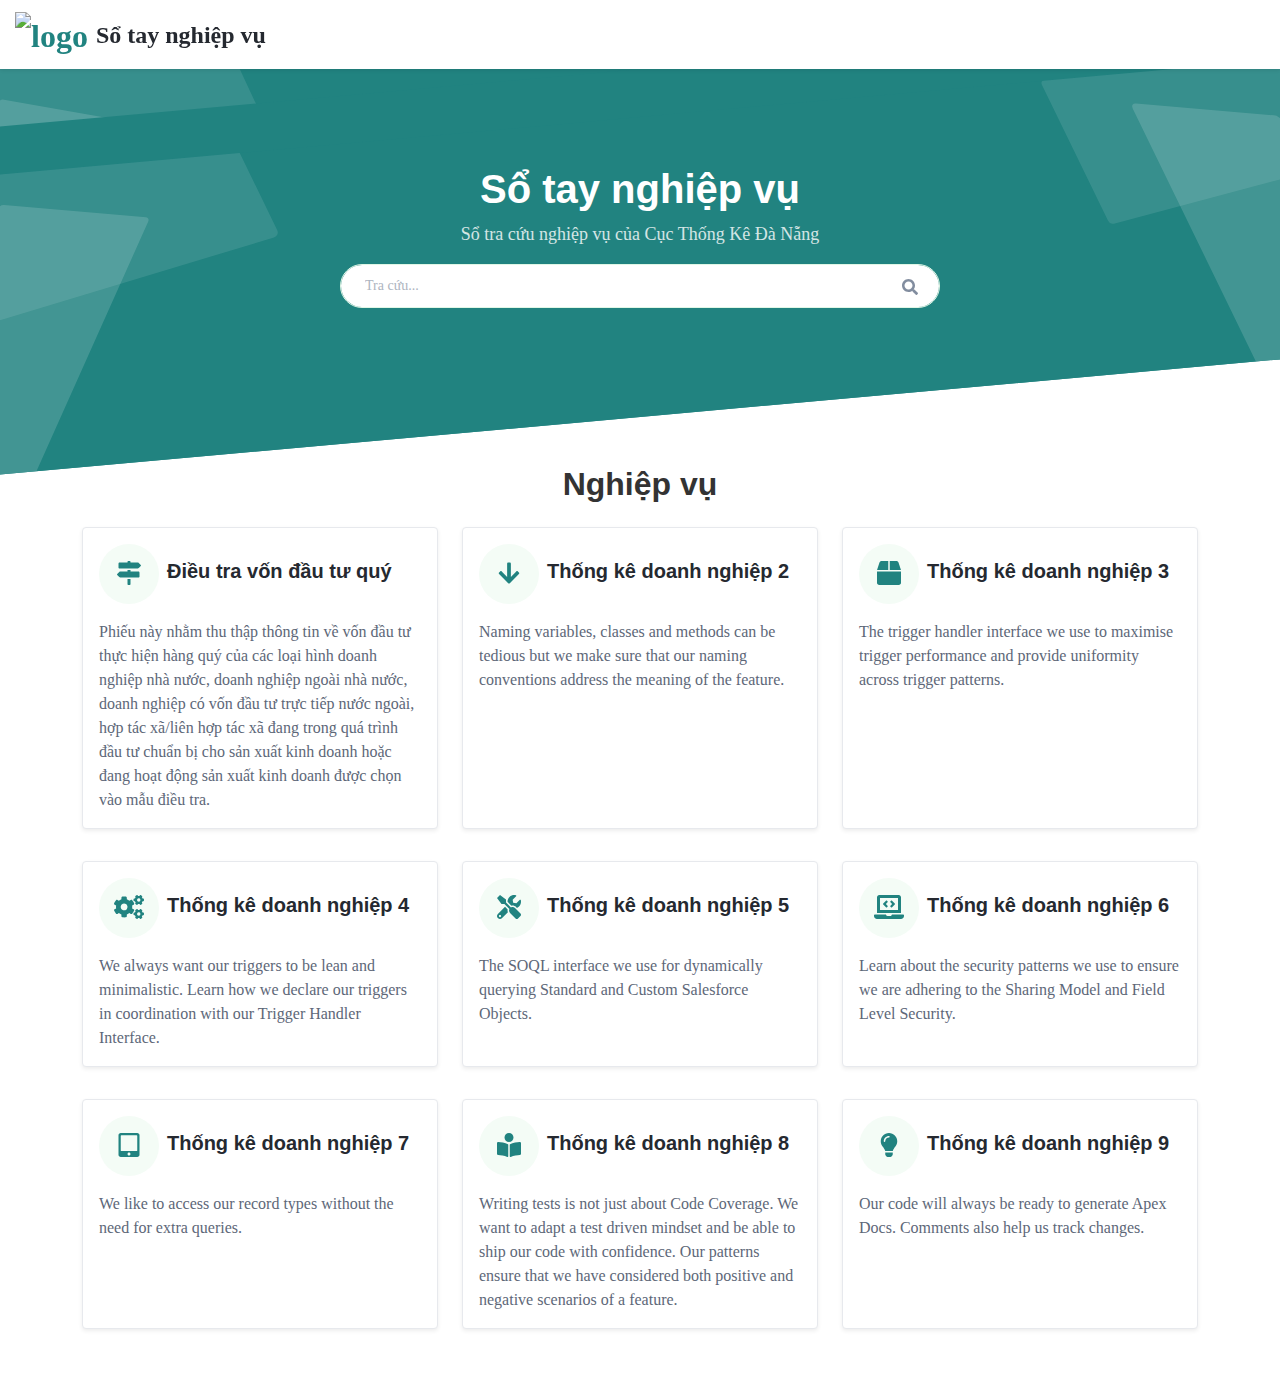
==== docs/index.html @ f3171bb5 "init repo" ====
<!doctype html><html lang="en"><head><meta charset="utf-8"><title>Sổ tay nghiệp vụ Online</title><link id="theme-style" rel="stylesheet" href="600c119df61b83b62d85.css"><link href="https://fonts.googleapis.com/css?family=Be Vietnam" rel="stylesheet"><style>body{font-family:'Times New Roman',Arial,Georgia,Helvetica!important}</style><script defer="defer" src="main.bundle.js"></script></head><body><div id="root"></div><script src="f95f1850397dad92b193.js"></script></body></html>
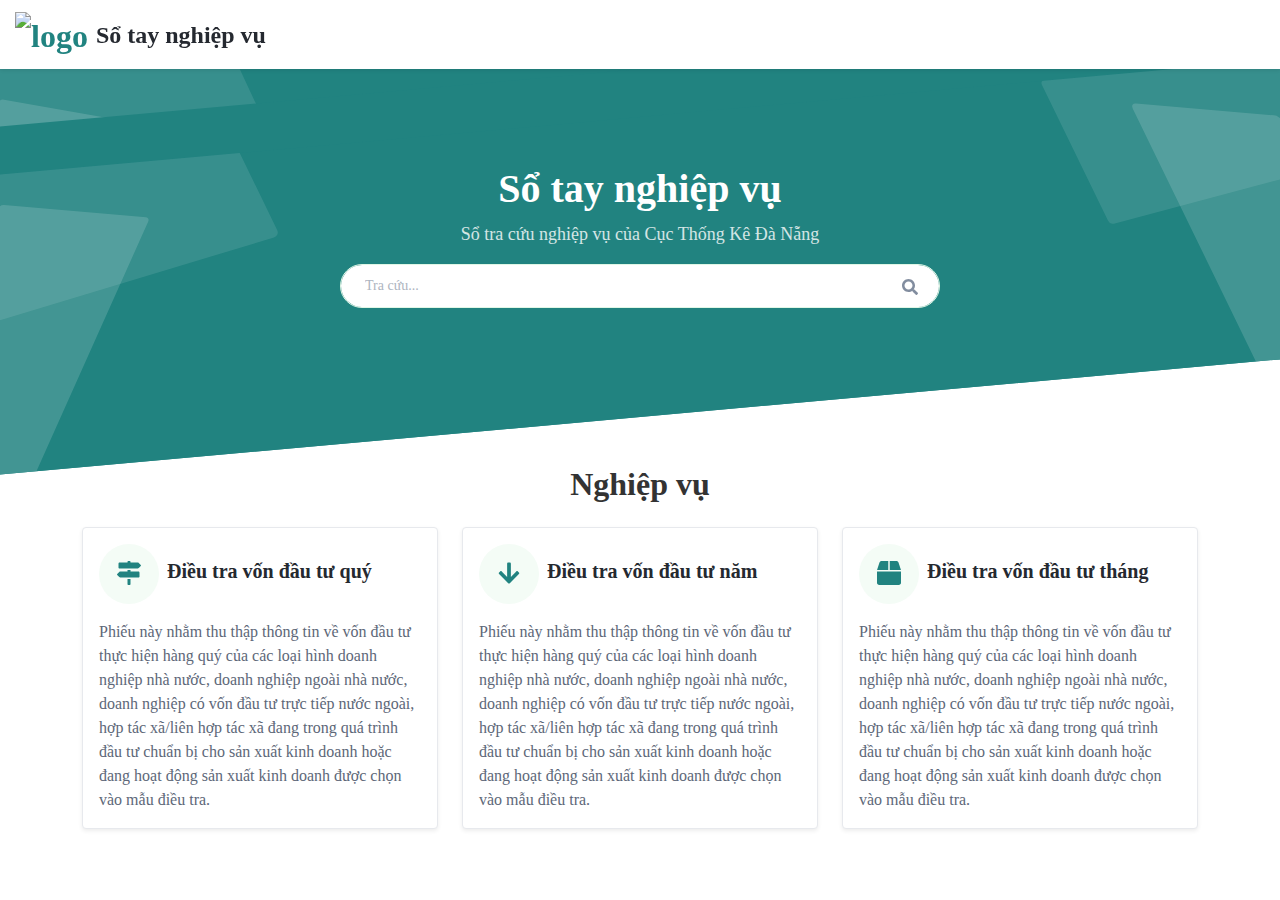
==== commit 05948e2e: "Added search function and removed irrelevant article" ====
--- a/docs/index.html
+++ b/docs/index.html
@@ -1 +1 @@
-<!doctype html><html lang="en"><head><meta charset="utf-8"><title>Sổ tay nghiệp vụ Online</title><link id="theme-style" rel="stylesheet" href="600c119df61b83b62d85.css"><link href="https://fonts.googleapis.com/css?family=Be Vietnam" rel="stylesheet"><style>body{font-family:'Times New Roman',Arial,Georgia,Helvetica!important}</style><script defer="defer" src="main.bundle.js"></script></head><body><div id="root"></div><script src="f95f1850397dad92b193.js"></script></body></html>+<!doctype html><html lang="en"><head><meta charset="utf-8"><title>Sổ tay nghiệp vụ Online</title><link id="theme-style" rel="stylesheet" href="c6dd6535324559f9dbfd.css"><link href="https://fonts.googleapis.com/css?family=Be Vietnam" rel="stylesheet"><style>body{font-family:'Times New Roman',Arial,Georgia,Helvetica!important}</style><script defer="defer" src="main.bundle.js"></script></head><body><div id="root"></div><script src="f95f1850397dad92b193.js"></script></body></html>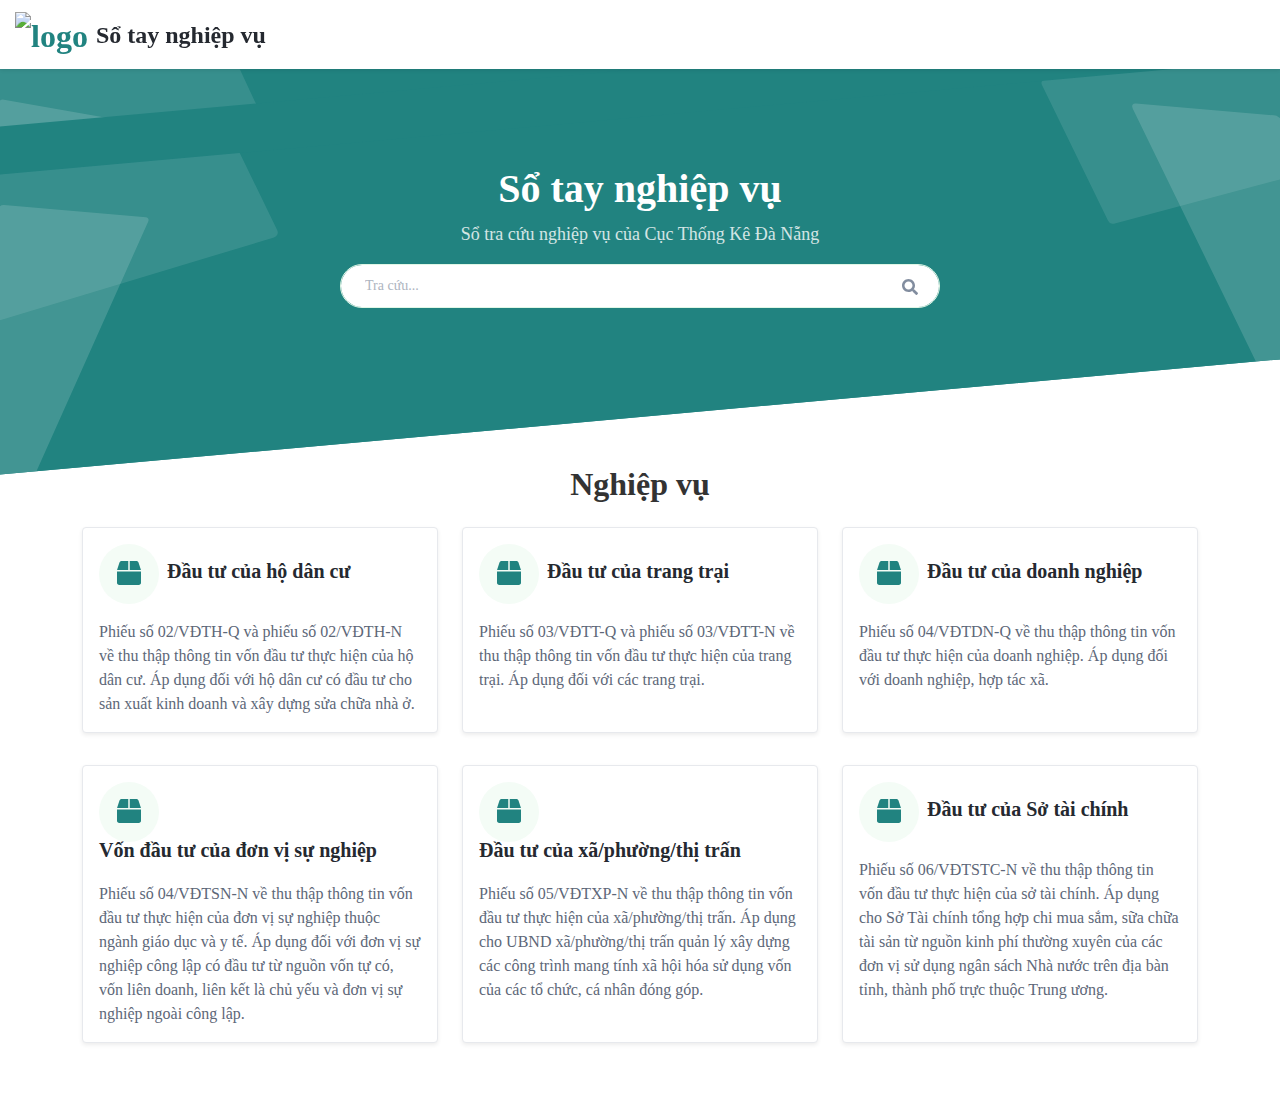
==== commit 245d0a49: "Changed content" ====
--- a/docs/index.html
+++ b/docs/index.html
@@ -1 +1 @@
-<!doctype html><html lang="en"><head><meta charset="utf-8"><title>Sổ tay nghiệp vụ Online</title><link id="theme-style" rel="stylesheet" href="c6dd6535324559f9dbfd.css"><link href="https://fonts.googleapis.com/css?family=Be Vietnam" rel="stylesheet"><style>body{font-family:'Times New Roman',Arial,Georgia,Helvetica!important}</style><script defer="defer" src="main.bundle.js"></script></head><body><div id="root"></div><script src="f95f1850397dad92b193.js"></script></body></html>+<!doctype html><html lang="en"><head><meta charset="utf-8"><title>Sổ tay nghiệp vụ Online</title><link id="theme-style" rel="stylesheet" href="a56e4adf72bd4c6a1f64.css"><link href="https://fonts.googleapis.com/css?family=Be Vietnam" rel="stylesheet"><style>body{font-family:'Times New Roman',Arial,Georgia,Helvetica!important}</style><script defer="defer" src="main.bundle.js"></script></head><body><div id="root"></div><script src="f95f1850397dad92b193.js"></script></body></html>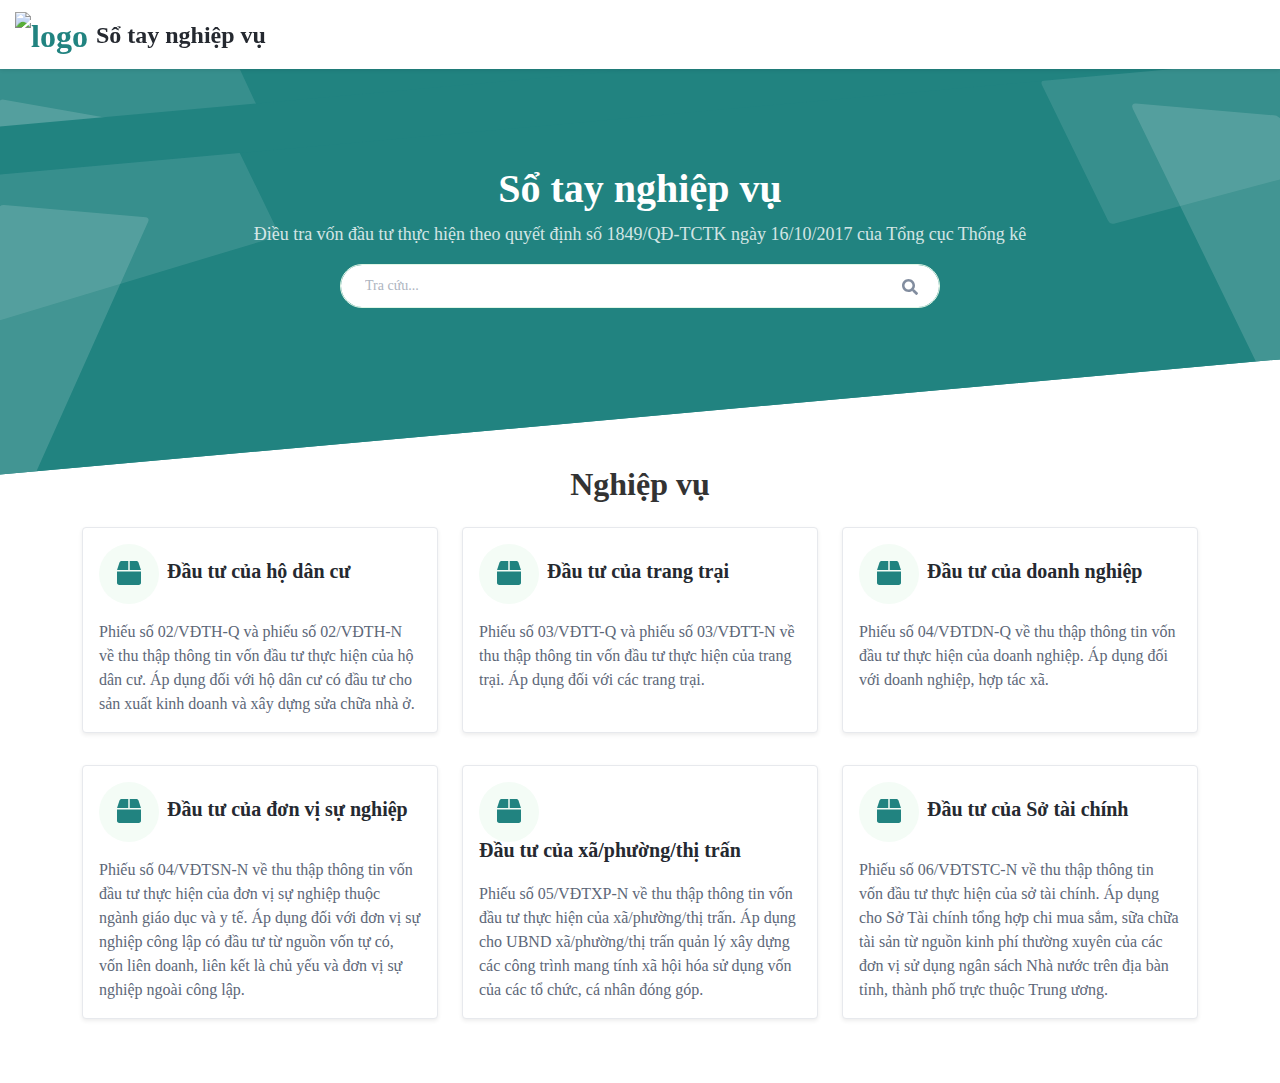
==== commit 7d834f36: "Changed content" ====
--- a/docs/index.html
+++ b/docs/index.html
@@ -1 +1 @@
-<!doctype html><html lang="en"><head><meta charset="utf-8"><title>Sổ tay nghiệp vụ Online</title><link id="theme-style" rel="stylesheet" href="a56e4adf72bd4c6a1f64.css"><link href="https://fonts.googleapis.com/css?family=Be Vietnam" rel="stylesheet"><style>body{font-family:'Times New Roman',Arial,Georgia,Helvetica!important}</style><script defer="defer" src="main.bundle.js"></script></head><body><div id="root"></div><script src="f95f1850397dad92b193.js"></script></body></html>+<!doctype html><html lang="en"><head><meta charset="utf-8"><title>Sổ tay nghiệp vụ Online</title><link id="theme-style" rel="stylesheet" href="2194a48f58b7fcc6f3b7.css"><link href="https://fonts.googleapis.com/css?family=Be Vietnam" rel="stylesheet"><style>body{font-family:'Times New Roman',Arial,Georgia,Helvetica!important}</style><script defer="defer" src="main.bundle.js"></script></head><body><div id="root"></div><script src="f95f1850397dad92b193.js"></script></body></html>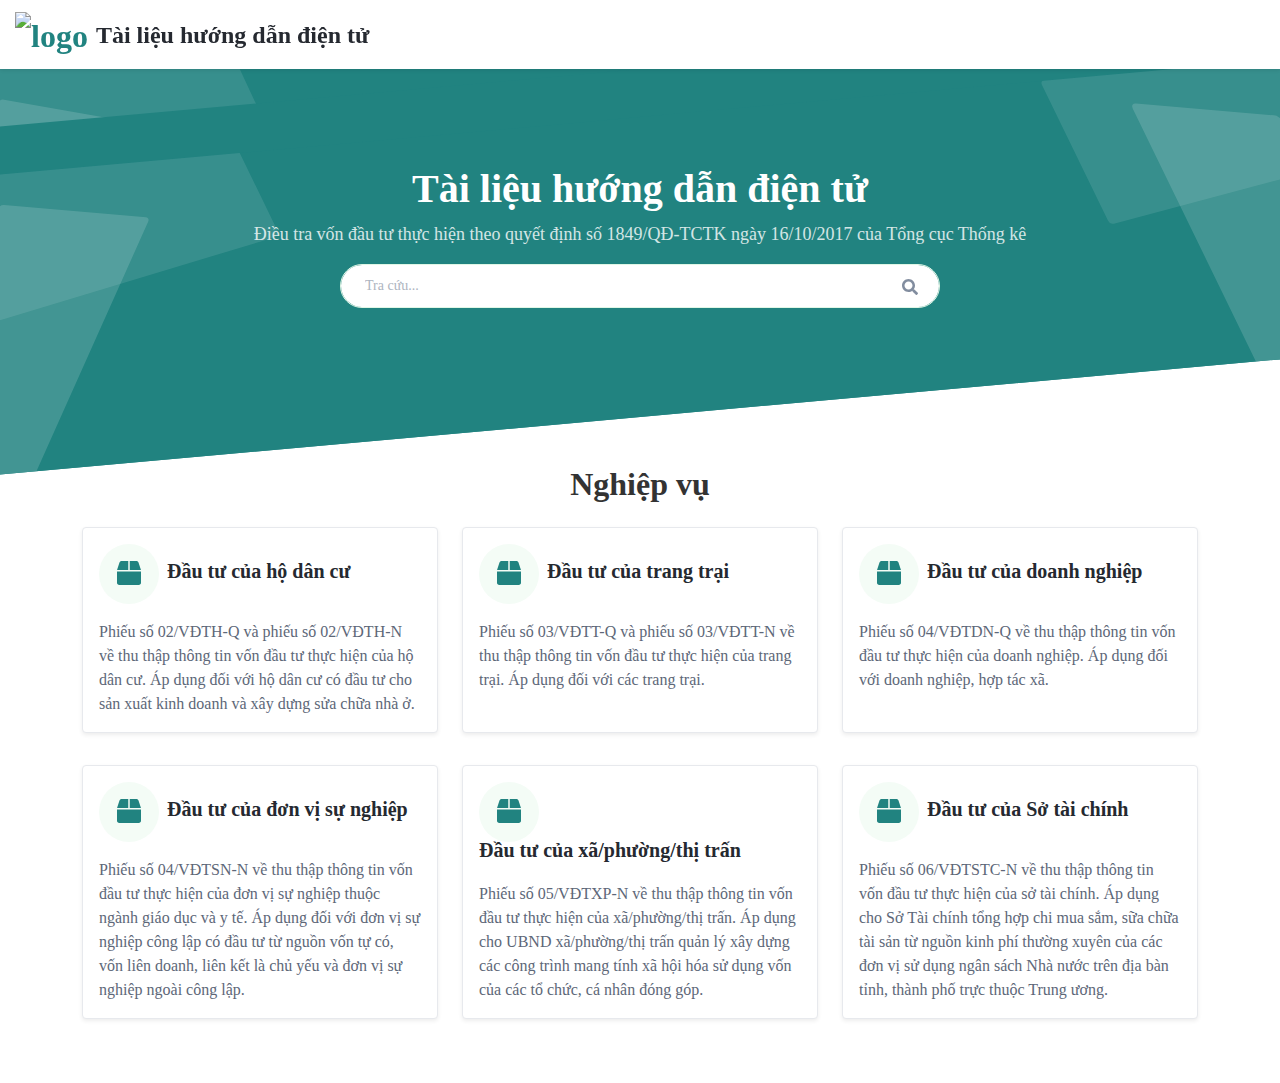
==== commit 0520350d: "Changed page header and apply responsive text" ====
--- a/docs/index.html
+++ b/docs/index.html
@@ -1 +1 @@
-<!doctype html><html lang="en"><head><meta charset="utf-8"><title>Sổ tay nghiệp vụ Online</title><link id="theme-style" rel="stylesheet" href="2194a48f58b7fcc6f3b7.css"><link href="https://fonts.googleapis.com/css?family=Be Vietnam" rel="stylesheet"><style>body{font-family:'Times New Roman',Arial,Georgia,Helvetica!important}</style><script defer="defer" src="main.bundle.js"></script></head><body><div id="root"></div><script src="f95f1850397dad92b193.js"></script></body></html>+<!doctype html><html lang="en"><head><meta charset="utf-8"><title>Sổ tay nghiệp vụ Online</title><link id="theme-style" rel="stylesheet" href="01e0198a41d393d9ab7b.css"><link href="https://fonts.googleapis.com/css?family=Be Vietnam" rel="stylesheet"><style>body{font-family:'Times New Roman',Arial,Georgia,Helvetica!important}</style><script defer="defer" src="main.bundle.js"></script></head><body><div id="root"></div><script src="f95f1850397dad92b193.js"></script></body></html>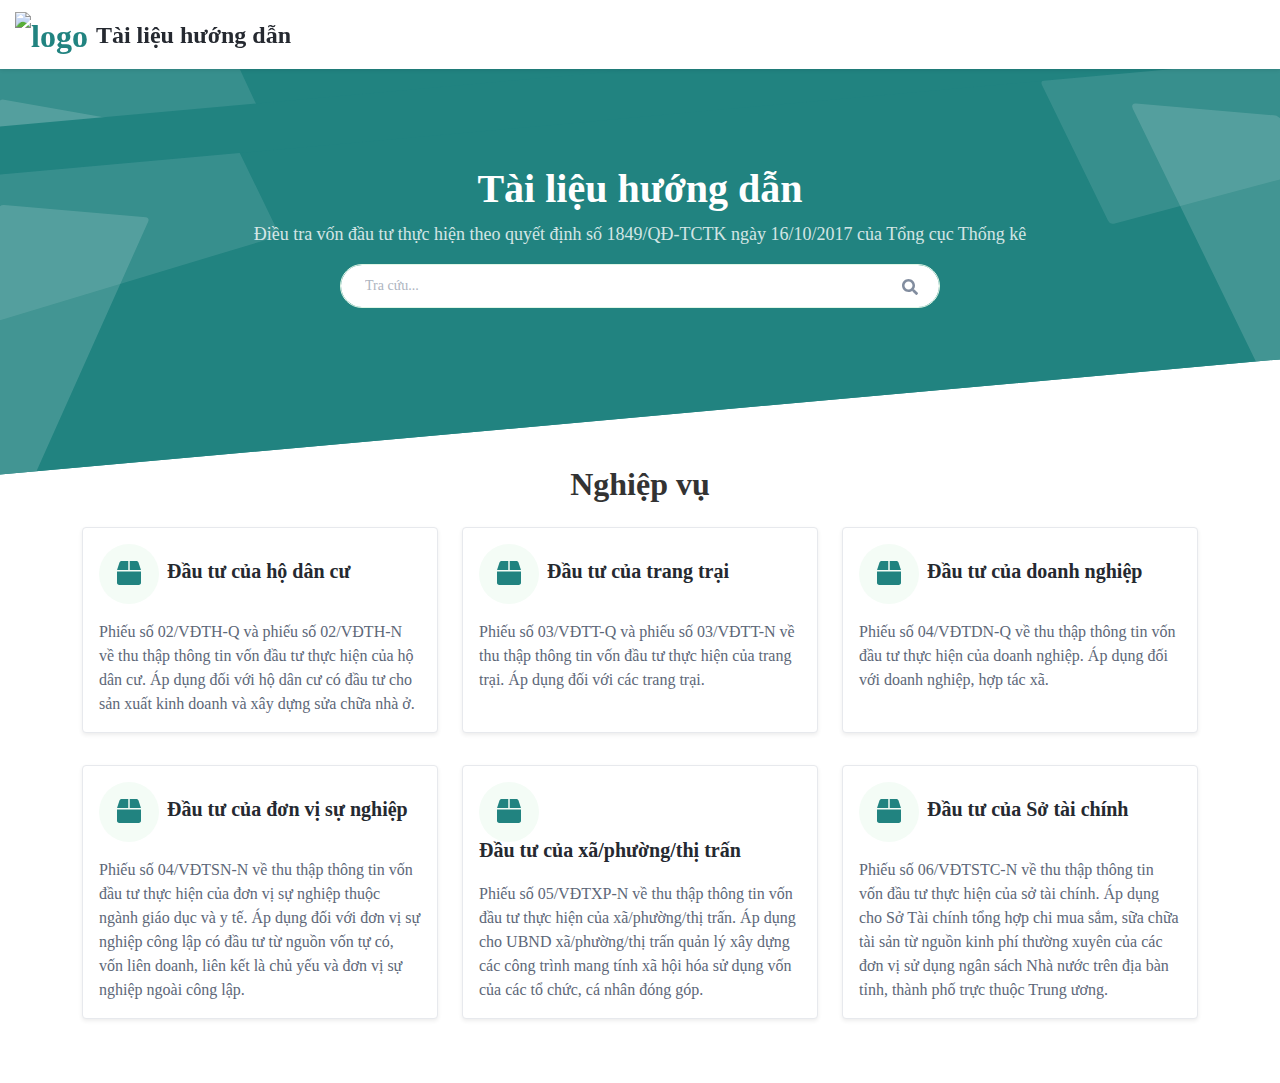
==== commit e5bf1560: "Added text size adjust auto for mobile devices" ====
--- a/docs/index.html
+++ b/docs/index.html
@@ -1 +1 @@
-<!doctype html><html lang="en"><head><meta charset="utf-8"><title>Sổ tay nghiệp vụ Online</title><link id="theme-style" rel="stylesheet" href="01e0198a41d393d9ab7b.css"><link href="https://fonts.googleapis.com/css?family=Be Vietnam" rel="stylesheet"><style>body{font-family:'Times New Roman',Arial,Georgia,Helvetica!important}</style><script defer="defer" src="main.bundle.js"></script></head><body><div id="root"></div><script src="f95f1850397dad92b193.js"></script></body></html>+<!doctype html><html lang="en"><head><meta charset="utf-8"><title>Sổ tay nghiệp vụ Online</title><link id="theme-style" rel="stylesheet" href="8491628abc98a1238395.css"><link href="https://fonts.googleapis.com/css?family=Be Vietnam" rel="stylesheet"><style>body{font-family:'Times New Roman',Arial,Georgia,Helvetica!important}</style><script defer="defer" src="main.bundle.js"></script></head><body><div id="root"></div><script src="f95f1850397dad92b193.js"></script></body></html>